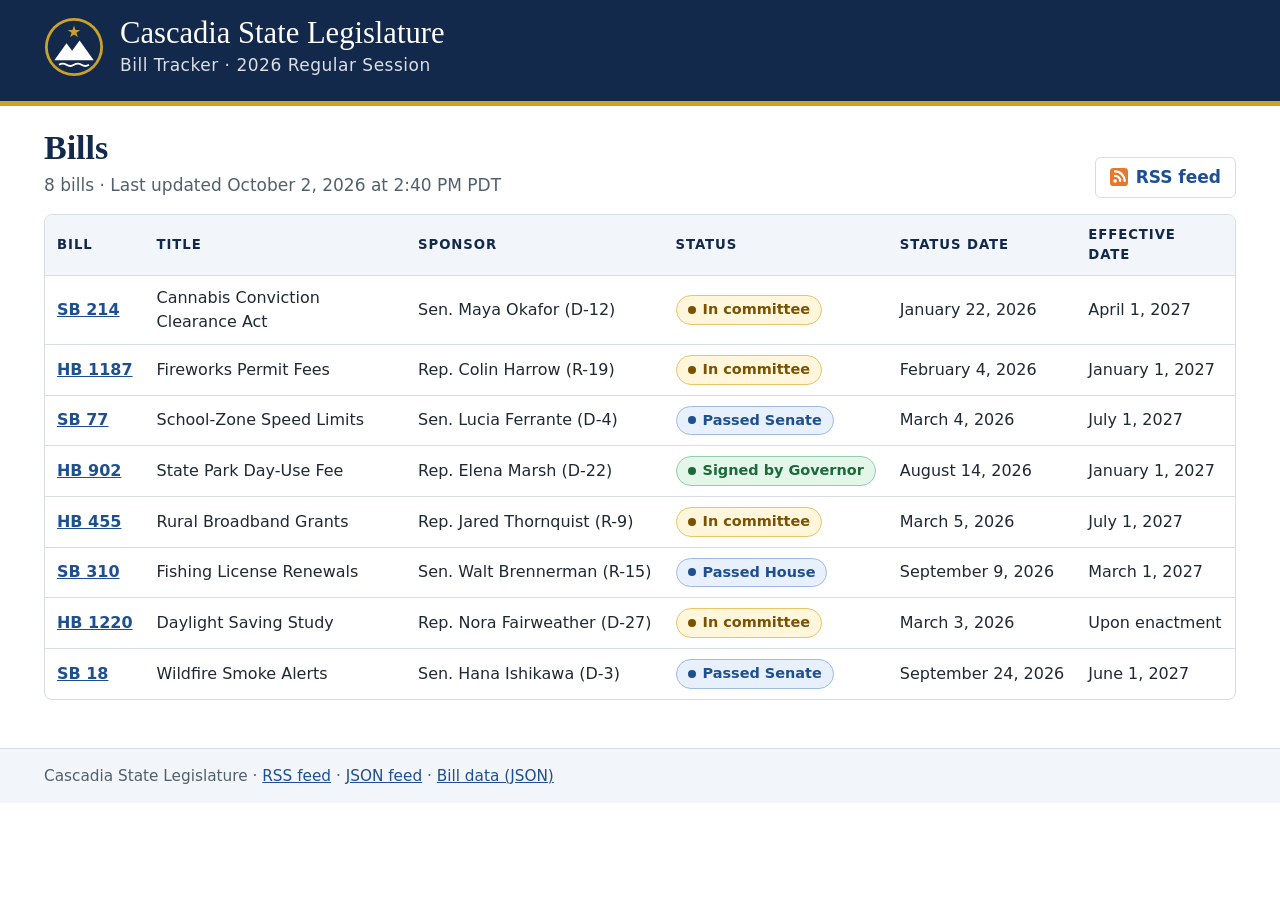
==== index.html @ 09ab6c0f "Bill tracker for the 2026 Regular Session: 8 bills, RSS and JSON feeds" ====
<!doctype html>
<html lang="en">
<head>
<meta charset="utf-8">
<meta name="viewport" content="width=device-width, initial-scale=1">
<title>Bill Tracker · 2026 Regular Session · Cascadia State Legislature</title>
<link rel="icon" href="data:image/svg+xml,%3Csvg%20xmlns%3D%22http%3A//www.w3.org/2000/svg%22%20viewBox%3D%220%200%2064%2064%22%20aria-hidden%3D%22true%22%3E%3Ccircle%20cx%3D%2232%22%20cy%3D%2232%22%20r%3D%2231%22%20fill%3D%22%23c9a227%22/%3E%3Ccircle%20cx%3D%2232%22%20cy%3D%2232%22%20r%3D%2228%22%20fill%3D%22%2313294b%22/%3E%3Cpolygon%20points%3D%2232%2C9%2033.57%2C13.84%2038.66%2C13.84%2034.54%2C16.83%2036.11%2C21.66%2032%2C18.67%2027.89%2C21.66%2029.46%2C16.83%2025.34%2C13.84%2030.43%2C13.84%22%20fill%3D%22%23c9a227%22/%3E%3Cpath%20d%3D%22M11%2046%2024%2028l6%208%208-11%2015%2021z%22%20fill%3D%22%23fff%22/%3E%3Cpath%20d%3D%22M16%2051q4-2.5%208%200t8%200%208%200%208%200%22%20fill%3D%22none%22%20stroke%3D%22%23fff%22%20stroke-width%3D%222%22/%3E%3C/svg%3E">
<link rel="stylesheet" href="assets/site.css">
<link rel="alternate" type="application/rss+xml" title="Cascadia Legislature · Bill Tracker" href="bills/feed.rss">
</head>
<body>
<header class="site-header">
  <div class="wrap">
    <a class="brand" href="index.html">
      <span class="seal"><svg xmlns="http://www.w3.org/2000/svg" viewBox="0 0 64 64" aria-hidden="true"><circle cx="32" cy="32" r="31" fill="#c9a227"/><circle cx="32" cy="32" r="28" fill="#13294b"/><polygon points="32,9 33.57,13.84 38.66,13.84 34.54,16.83 36.11,21.66 32,18.67 27.89,21.66 29.46,16.83 25.34,13.84 30.43,13.84" fill="#c9a227"/><path d="M11 46 24 28l6 8 8-11 15 21z" fill="#fff"/><path d="M16 51q4-2.5 8 0t8 0 8 0 8 0" fill="none" stroke="#fff" stroke-width="2"/></svg></span>
      <span>
        <span class="brand-name">Cascadia State Legislature</span>
        <span class="brand-sub">Bill Tracker · 2026 Regular Session</span>
      </span>
    </a>
  </div>
</header>
<main class="wrap">
<div class="toolbar">
  <div>
    <h1>Bills</h1>
    <p class="updated">8 bills · Last updated <time datetime="2026-10-02T14:40:49-07:00">October 2, 2026 at 2:40 PM PDT</time></p>
  </div>
  <a class="feed-link" href="bills/feed.rss"><svg viewBox="0 0 16 16" aria-hidden="true"><rect width="16" height="16" rx="3" fill="#e8772e"/><circle cx="4.5" cy="11.5" r="1.6" fill="#fff"/><path d="M4.5 7a4.5 4.5 0 0 1 4.5 4.5M4.5 3a8.5 8.5 0 0 1 8.5 8.5" fill="none" stroke="#fff" stroke-width="2" stroke-linecap="round"/></svg>RSS feed</a>
</div>
<div class="table-wrap">
  <table>
    <thead>
      <tr><th scope="col">Bill</th><th scope="col">Title</th><th scope="col">Sponsor</th><th scope="col">Status</th><th scope="col">Status date</th><th scope="col">Effective date</th></tr>
    </thead>
    <tbody>
      <tr>
        <td class="bill-id"><a href="bills/sb-214.html">SB 214</a></td>
        <td>Cannabis Conviction Clearance Act</td>
        <td class="nowrap">Sen. Maya Okafor (D-12)</td>
        <td><span class="pill pill-in-committee">In committee</span></td>
        <td class="nowrap">January 22, 2026</td>
        <td class="nowrap">April 1, 2027</td>
      </tr>
      <tr>
        <td class="bill-id"><a href="bills/hb-1187.html">HB 1187</a></td>
        <td>Fireworks Permit Fees</td>
        <td class="nowrap">Rep. Colin Harrow (R-19)</td>
        <td><span class="pill pill-in-committee">In committee</span></td>
        <td class="nowrap">February 4, 2026</td>
        <td class="nowrap">January 1, 2027</td>
      </tr>
      <tr>
        <td class="bill-id"><a href="bills/sb-77.html">SB 77</a></td>
        <td>School-Zone Speed Limits</td>
        <td class="nowrap">Sen. Lucia Ferrante (D-4)</td>
        <td><span class="pill pill-passed-senate">Passed Senate</span></td>
        <td class="nowrap">March 4, 2026</td>
        <td class="nowrap">July 1, 2027</td>
      </tr>
      <tr>
        <td class="bill-id"><a href="bills/hb-902.html">HB 902</a></td>
        <td>State Park Day-Use Fee</td>
        <td class="nowrap">Rep. Elena Marsh (D-22)</td>
        <td><span class="pill pill-signed-by-governor">Signed by Governor</span></td>
        <td class="nowrap">August 14, 2026</td>
        <td class="nowrap">January 1, 2027</td>
      </tr>
      <tr>
        <td class="bill-id"><a href="bills/hb-455.html">HB 455</a></td>
        <td>Rural Broadband Grants</td>
        <td class="nowrap">Rep. Jared Thornquist (R-9)</td>
        <td><span class="pill pill-in-committee">In committee</span></td>
        <td class="nowrap">March 5, 2026</td>
        <td class="nowrap">July 1, 2027</td>
      </tr>
      <tr>
        <td class="bill-id"><a href="bills/sb-310.html">SB 310</a></td>
        <td>Fishing License Renewals</td>
        <td class="nowrap">Sen. Walt Brennerman (R-15)</td>
        <td><span class="pill pill-passed-house">Passed House</span></td>
        <td class="nowrap">September 9, 2026</td>
        <td class="nowrap">March 1, 2027</td>
      </tr>
      <tr>
        <td class="bill-id"><a href="bills/hb-1220.html">HB 1220</a></td>
        <td>Daylight Saving Study</td>
        <td class="nowrap">Rep. Nora Fairweather (D-27)</td>
        <td><span class="pill pill-in-committee">In committee</span></td>
        <td class="nowrap">March 3, 2026</td>
        <td class="nowrap">Upon enactment</td>
      </tr>
      <tr>
        <td class="bill-id"><a href="bills/sb-18.html">SB 18</a></td>
        <td>Wildfire Smoke Alerts</td>
        <td class="nowrap">Sen. Hana Ishikawa (D-3)</td>
        <td><span class="pill pill-passed-senate">Passed Senate</span></td>
        <td class="nowrap">September 24, 2026</td>
        <td class="nowrap">June 1, 2027</td>
      </tr>
    </tbody>
  </table>
</div>
</main>
<footer class="site-footer">
  <div class="wrap">
    <p>Cascadia State Legislature · <a href="bills/feed.rss">RSS feed</a> · <a href="bills/feed.json">JSON feed</a> · <a href="bills/index.json">Bill data (JSON)</a></p>
  </div>
</footer>
</body>
</html>
---- assets/site.css ----
:root {
  --navy: #13294b;
  --gold: #c9a227;
  --ink: #1f2933;
  --muted: #52606d;
  --line: #d6dde6;
  --tint: #f2f5f9;
  --link: #1d4f91;
  --serif: Georgia, serif;
  --sans: system-ui, sans-serif;
}

* { box-sizing: border-box; }

html { font-size: 17px; }

body {
  margin: 0;
  background: #fff;
  color: var(--ink);
  font-family: var(--sans);
  line-height: 1.5;
}

a { color: var(--link); }
a:hover { color: var(--navy); }

h1, h2 { color: var(--navy); font-family: var(--serif); line-height: 1.2; }

.wrap { max-width: 1240px; margin: 0 auto; padding: 0 24px; }
.nowrap { white-space: nowrap; }

/* Header and footer */

.site-header { background: var(--navy); border-bottom: 5px solid var(--gold); }
.site-header .wrap { padding-top: 16px; padding-bottom: 16px; }
.brand { display: inline-flex; align-items: center; gap: 16px; color: #fff; text-decoration: none; }
.brand:hover { color: #fff; }
.seal svg { display: block; width: 60px; height: 60px; }
.brand-name { display: block; font-family: var(--serif); font-size: 1.8rem; line-height: 1.15; }
.brand-sub { display: block; margin-top: 2px; font-size: 1rem; letter-spacing: .03em; opacity: .85; }

main.wrap { padding-top: 22px; padding-bottom: 48px; }

.site-footer { border-top: 1px solid var(--line); background: var(--tint); color: var(--muted); font-size: .9rem; }
.site-footer .wrap { padding-top: 6px; padding-bottom: 6px; }
.site-footer p { margin: 10px 0; }

/* Tables */

.table-wrap { overflow-x: auto; border: 1px solid var(--line); border-radius: 8px; }
table { width: 100%; border-collapse: collapse; font-size: .94rem; }
th, td { padding: 10px 12px; border-bottom: 1px solid var(--line); text-align: left; vertical-align: middle; }
thead th { background: var(--tint); color: var(--navy); font-size: .78rem; letter-spacing: .07em; text-transform: uppercase; }
tbody tr:last-child td { border-bottom: 0; }
tbody tr:hover { background: #f8fafc; }

/* Status pills */

.pill {
  display: inline-flex;
  align-items: center;
  gap: 7px;
  padding: 3px 11px;
  border: 1px solid #c3ccd6;
  border-radius: 999px;
  background: #eef1f5;
  color: #3e4c59;
  font-size: .85rem;
  font-weight: 600;
  white-space: nowrap;
}
.pill::before { content: ""; width: 8px; height: 8px; border-radius: 50%; background: currentColor; }
.pill-in-committee { border-color: #e9c46a; background: #fff6dc; color: #7a5200; }
.pill-passed-senate, .pill-passed-house { border-color: #9dbbe6; background: #e8f0fb; color: #1d4f91; }
.pill-signed-by-governor { border-color: #8fd0a8; background: #e4f5ea; color: #1b6a3a; }

/* Tracker home */

.toolbar { display: flex; flex-wrap: wrap; align-items: flex-end; justify-content: space-between; gap: 16px; margin-bottom: 16px; }
.toolbar h1 { margin: 0; font-size: 2rem; }
.updated { margin: 4px 0 0; color: var(--muted); }
.feed-link {
  display: inline-flex;
  align-items: center;
  gap: 8px;
  padding: 7px 14px;
  border: 1px solid var(--line);
  border-radius: 6px;
  font-weight: 600;
  text-decoration: none;
}
.feed-link:hover { background: var(--tint); }
.feed-link svg { width: 18px; height: 18px; }
.bill-id a { font-weight: 700; white-space: nowrap; }

/* Bill page */

.crumbs { margin: 0 0 14px; }
.bill-title { margin: 0 0 12px; font-size: 2.1rem; }
.eyebrow { display: block; margin-bottom: 4px; color: var(--muted); font-family: var(--sans); font-size: .95rem; letter-spacing: .08em; }
.status-line { margin: 0 0 20px; }
.status-line .pill { padding: 5px 15px; font-size: 1rem; }
.meta {
  display: grid;
  grid-template-columns: repeat(4, minmax(0, 1fr));
  gap: 14px 24px;
  margin: 0;
  padding: 16px 20px;
  border: 1px solid var(--line);
  border-radius: 8px;
  background: var(--tint);
}
.meta dt { color: var(--muted); font-size: .78rem; letter-spacing: .07em; text-transform: uppercase; }
.meta dd { margin: 2px 0 0; font-weight: 600; }
.meta .topics { grid-column: 1 / -1; }
.tags { display: flex; flex-wrap: wrap; gap: 6px; margin: 4px 0 0; padding: 0; list-style: none; }
.tags li { padding: 1px 10px; border: 1px solid var(--line); border-radius: 4px; background: #fff; font-size: .85rem; font-weight: 500; }
main h2 { margin: 30px 0 12px; padding-bottom: 6px; border-bottom: 2px solid var(--line); font-size: 1.35rem; }
.summary { max-width: 75ch; margin: 0; font-size: 1.06rem; }
.history { max-width: 760px; }
.full-text { max-width: 75ch; font-family: var(--serif); font-size: 1.06rem; line-height: 1.65; }
.full-text p { margin: 0 0 14px; }

@media (max-width: 760px) {
  .brand-name { font-size: 1.4rem; }
  .meta { grid-template-columns: 1fr 1fr; }
}
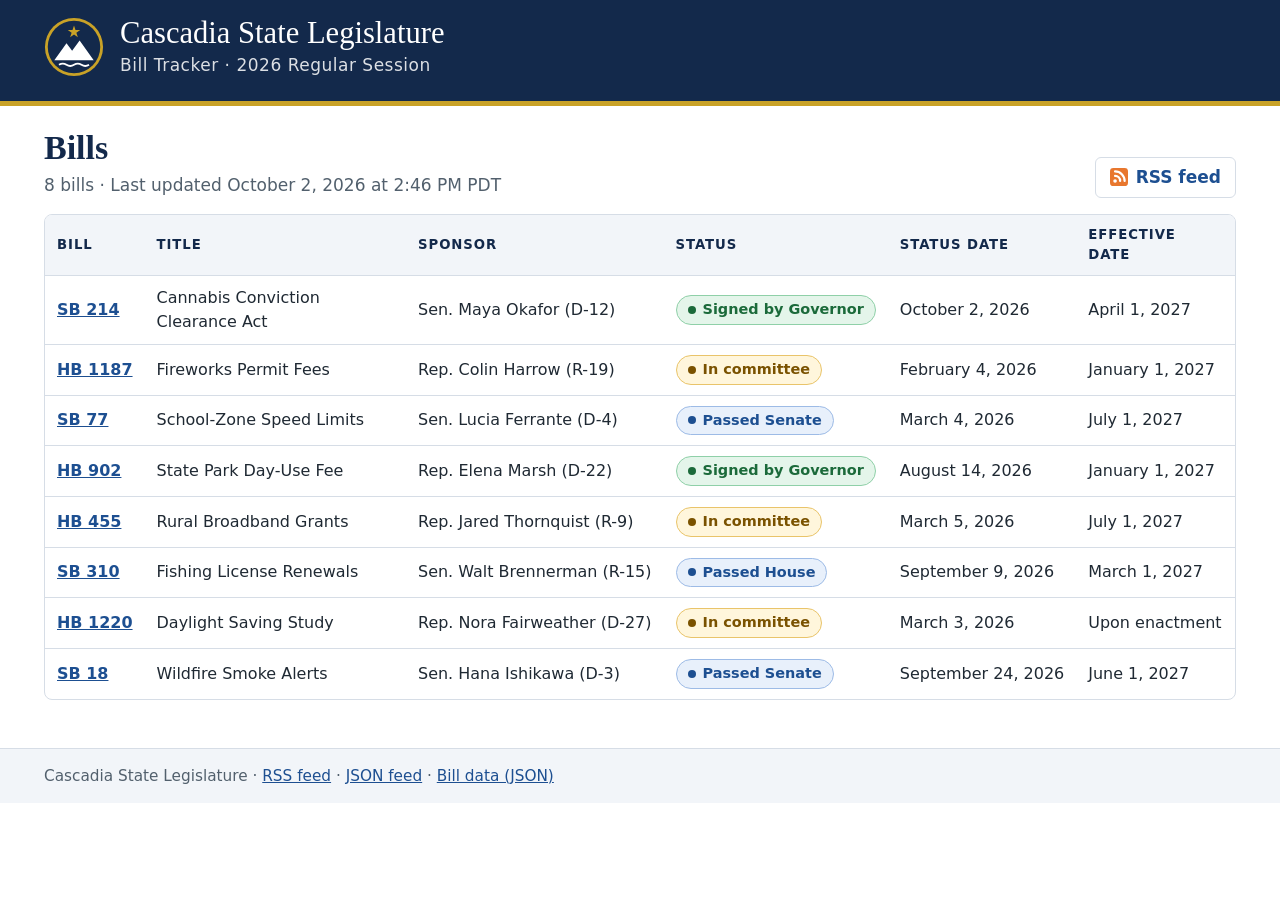
==== commit cc505218: "Update SB 214 status" ====
--- a/index.html
+++ b/index.html
@@ -24,7 +24,7 @@
 <div class="toolbar">
   <div>
     <h1>Bills</h1>
-    <p class="updated">8 bills · Last updated <time datetime="2026-10-02T14:40:49-07:00">October 2, 2026 at 2:40 PM PDT</time></p>
+    <p class="updated">8 bills · Last updated <time datetime="2026-10-02T14:46:39-07:00">October 2, 2026 at 2:46 PM PDT</time></p>
   </div>
   <a class="feed-link" href="bills/feed.rss"><svg viewBox="0 0 16 16" aria-hidden="true"><rect width="16" height="16" rx="3" fill="#e8772e"/><circle cx="4.5" cy="11.5" r="1.6" fill="#fff"/><path d="M4.5 7a4.5 4.5 0 0 1 4.5 4.5M4.5 3a8.5 8.5 0 0 1 8.5 8.5" fill="none" stroke="#fff" stroke-width="2" stroke-linecap="round"/></svg>RSS feed</a>
 </div>
@@ -38,8 +38,8 @@
         <td class="bill-id"><a href="bills/sb-214.html">SB 214</a></td>
         <td>Cannabis Conviction Clearance Act</td>
         <td class="nowrap">Sen. Maya Okafor (D-12)</td>
-        <td><span class="pill pill-in-committee">In committee</span></td>
-        <td class="nowrap">January 22, 2026</td>
+        <td><span class="pill pill-signed-by-governor">Signed by Governor</span></td>
+        <td class="nowrap">October 2, 2026</td>
         <td class="nowrap">April 1, 2027</td>
       </tr>
       <tr>
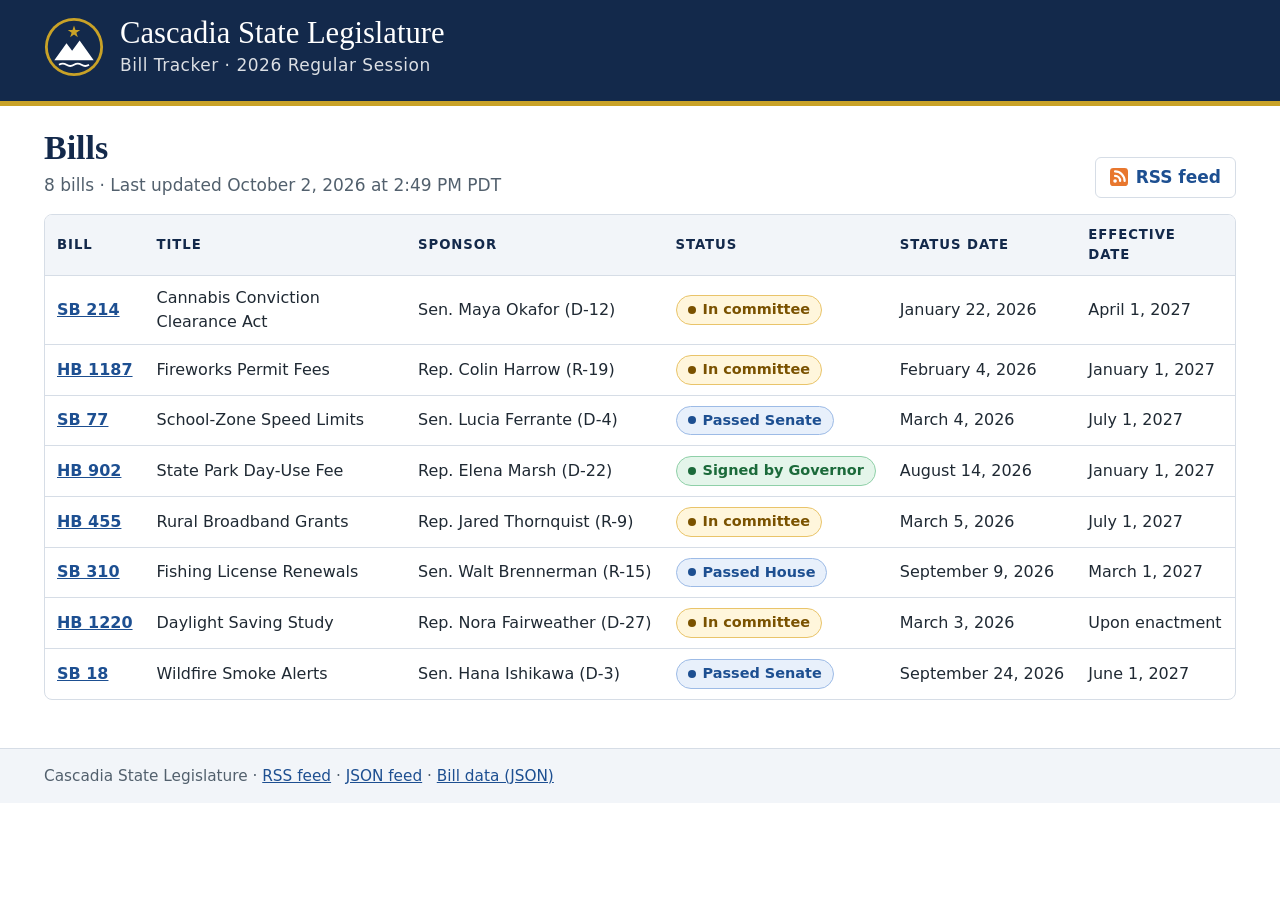
==== commit b6d7ee20: "Update SB 214 status" ====
--- a/index.html
+++ b/index.html
@@ -24,7 +24,7 @@
 <div class="toolbar">
   <div>
     <h1>Bills</h1>
-    <p class="updated">8 bills · Last updated <time datetime="2026-10-02T14:46:39-07:00">October 2, 2026 at 2:46 PM PDT</time></p>
+    <p class="updated">8 bills · Last updated <time datetime="2026-10-02T14:49:20-07:00">October 2, 2026 at 2:49 PM PDT</time></p>
   </div>
   <a class="feed-link" href="bills/feed.rss"><svg viewBox="0 0 16 16" aria-hidden="true"><rect width="16" height="16" rx="3" fill="#e8772e"/><circle cx="4.5" cy="11.5" r="1.6" fill="#fff"/><path d="M4.5 7a4.5 4.5 0 0 1 4.5 4.5M4.5 3a8.5 8.5 0 0 1 8.5 8.5" fill="none" stroke="#fff" stroke-width="2" stroke-linecap="round"/></svg>RSS feed</a>
 </div>
@@ -38,8 +38,8 @@
         <td class="bill-id"><a href="bills/sb-214.html">SB 214</a></td>
         <td>Cannabis Conviction Clearance Act</td>
         <td class="nowrap">Sen. Maya Okafor (D-12)</td>
-        <td><span class="pill pill-signed-by-governor">Signed by Governor</span></td>
-        <td class="nowrap">October 2, 2026</td>
+        <td><span class="pill pill-in-committee">In committee</span></td>
+        <td class="nowrap">January 22, 2026</td>
         <td class="nowrap">April 1, 2027</td>
       </tr>
       <tr>
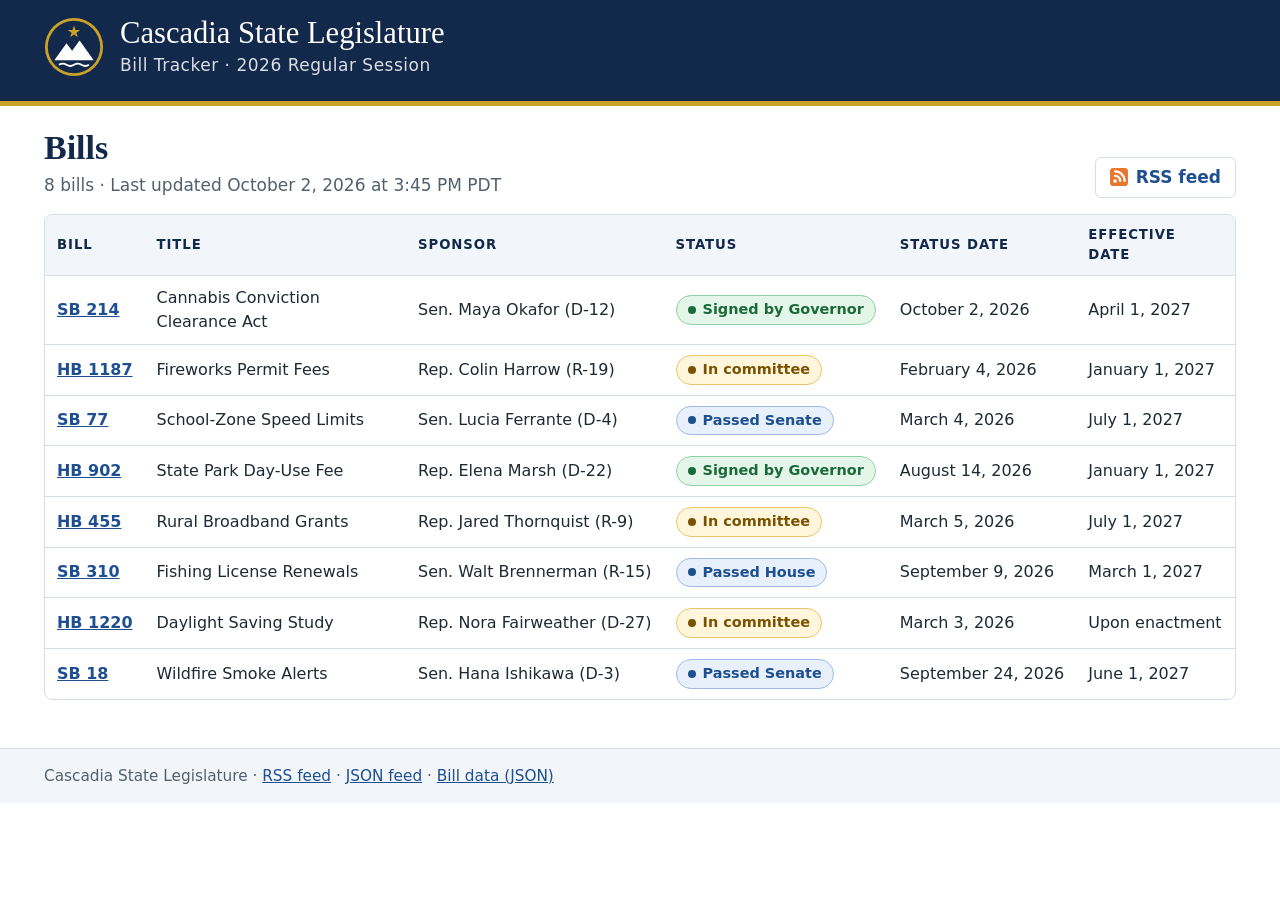
==== commit 5ee451b3: "Update SB 214 status" ====
--- a/index.html
+++ b/index.html
@@ -24,7 +24,7 @@
 <div class="toolbar">
   <div>
     <h1>Bills</h1>
-    <p class="updated">8 bills · Last updated <time datetime="2026-10-02T14:49:20-07:00">October 2, 2026 at 2:49 PM PDT</time></p>
+    <p class="updated">8 bills · Last updated <time datetime="2026-10-02T15:45:24-07:00">October 2, 2026 at 3:45 PM PDT</time></p>
   </div>
   <a class="feed-link" href="bills/feed.rss"><svg viewBox="0 0 16 16" aria-hidden="true"><rect width="16" height="16" rx="3" fill="#e8772e"/><circle cx="4.5" cy="11.5" r="1.6" fill="#fff"/><path d="M4.5 7a4.5 4.5 0 0 1 4.5 4.5M4.5 3a8.5 8.5 0 0 1 8.5 8.5" fill="none" stroke="#fff" stroke-width="2" stroke-linecap="round"/></svg>RSS feed</a>
 </div>
@@ -38,8 +38,8 @@
         <td class="bill-id"><a href="bills/sb-214.html">SB 214</a></td>
         <td>Cannabis Conviction Clearance Act</td>
         <td class="nowrap">Sen. Maya Okafor (D-12)</td>
-        <td><span class="pill pill-in-committee">In committee</span></td>
-        <td class="nowrap">January 22, 2026</td>
+        <td><span class="pill pill-signed-by-governor">Signed by Governor</span></td>
+        <td class="nowrap">October 2, 2026</td>
         <td class="nowrap">April 1, 2027</td>
       </tr>
       <tr>
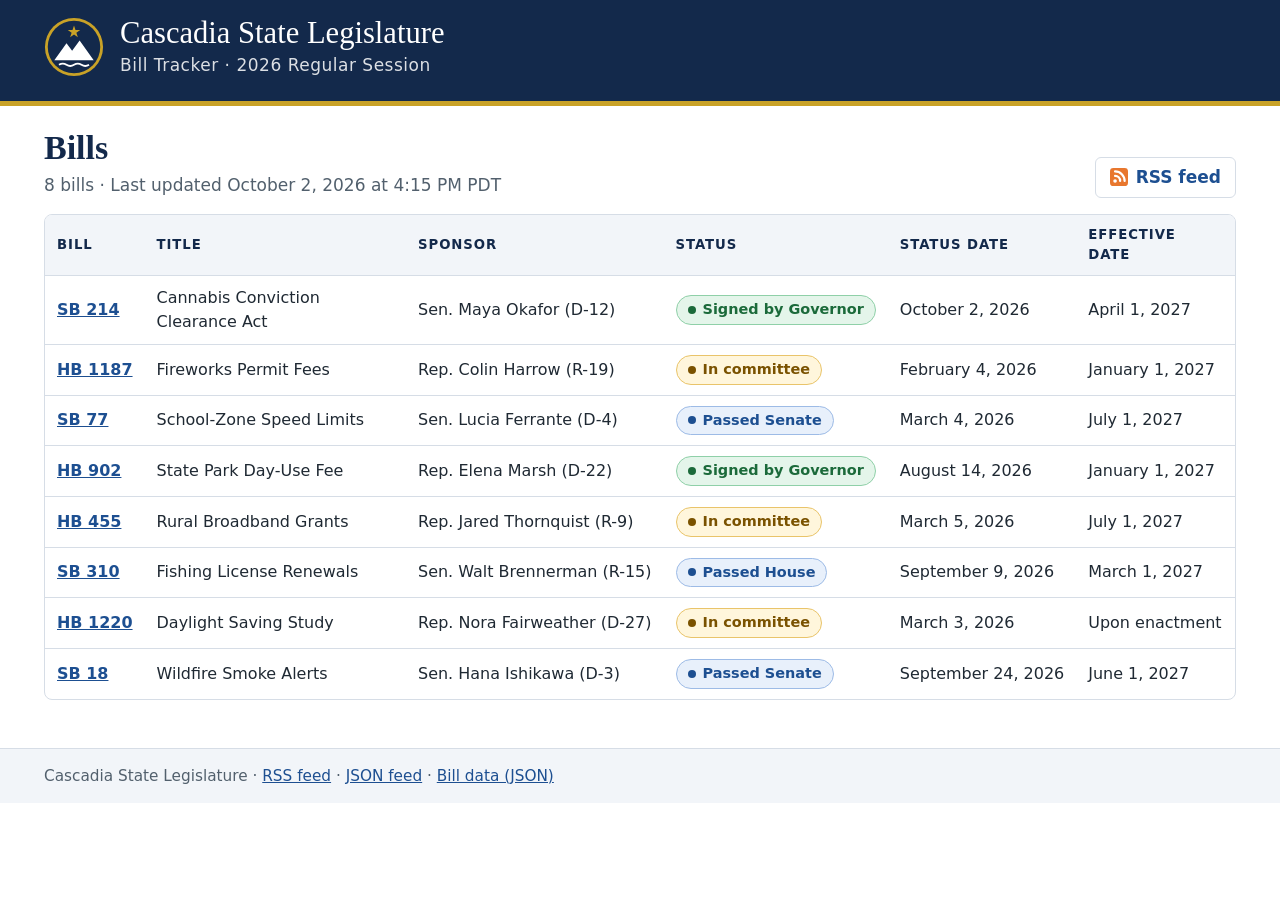
==== commit 65df727f: "SB 214: state local possession codes in Sec. 2 and exclude juvenile records (Sec. 4)" ====
--- a/index.html
+++ b/index.html
@@ -24,7 +24,7 @@
 <div class="toolbar">
   <div>
     <h1>Bills</h1>
-    <p class="updated">8 bills · Last updated <time datetime="2026-10-02T15:45:24-07:00">October 2, 2026 at 3:45 PM PDT</time></p>
+    <p class="updated">8 bills · Last updated <time datetime="2026-10-02T16:15:44-07:00">October 2, 2026 at 4:15 PM PDT</time></p>
   </div>
   <a class="feed-link" href="bills/feed.rss"><svg viewBox="0 0 16 16" aria-hidden="true"><rect width="16" height="16" rx="3" fill="#e8772e"/><circle cx="4.5" cy="11.5" r="1.6" fill="#fff"/><path d="M4.5 7a4.5 4.5 0 0 1 4.5 4.5M4.5 3a8.5 8.5 0 0 1 8.5 8.5" fill="none" stroke="#fff" stroke-width="2" stroke-linecap="round"/></svg>RSS feed</a>
 </div>
